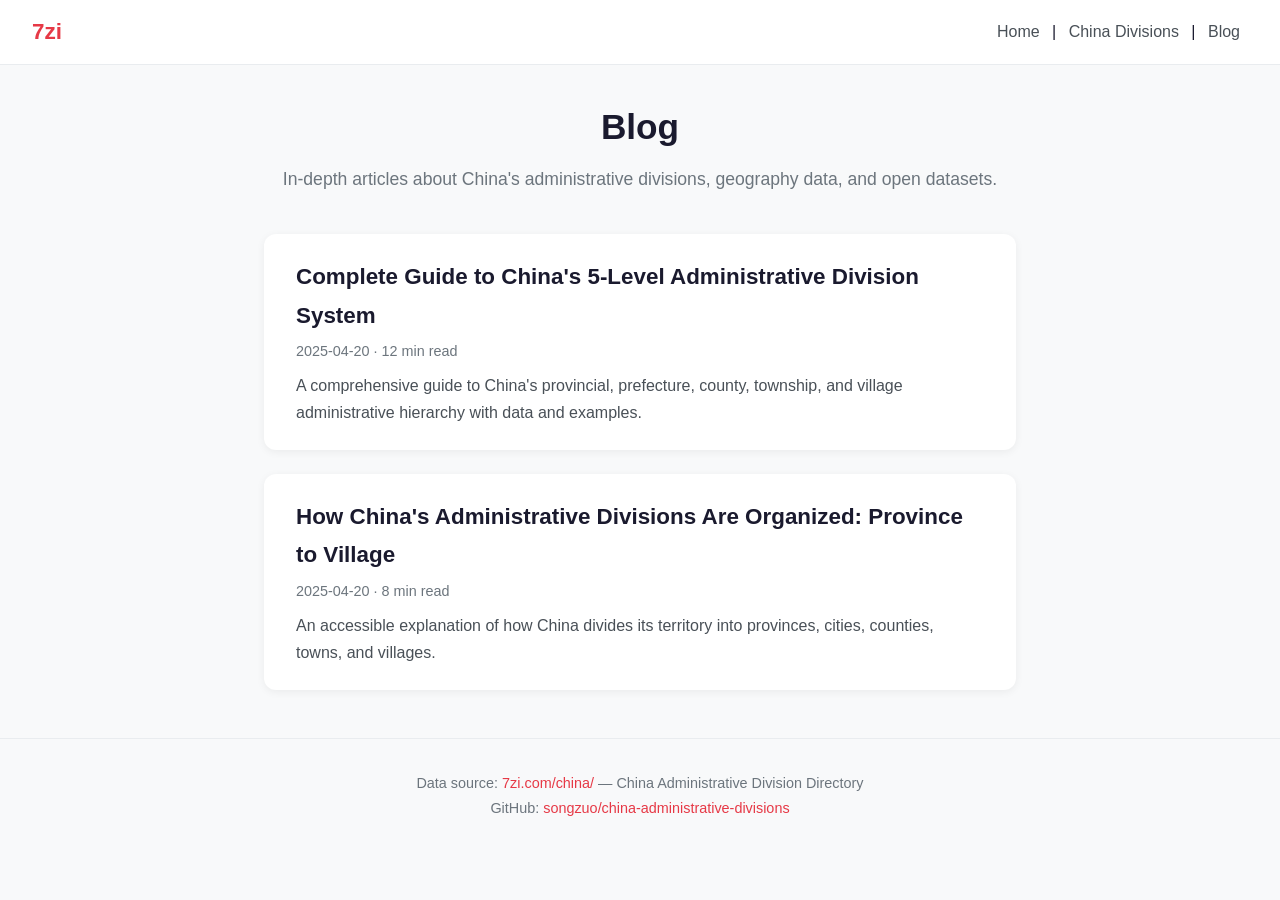
==== index.html @ c969824f "Add blog: 2 articles about China administrative divisions with SEO" ====
<!DOCTYPE html>
<html lang="en">
<head>
  <meta charset="UTF-8">
  <meta name="viewport" content="width=device-width, initial-scale=1.0">
  <title>Blog - China Administrative Divisions | 7zi</title>
  <meta name="description" content="Articles about China's administrative division system, geography data, and open datasets.">
  <link rel="canonical" href="https://songzuo.github.io/">
  <meta property="og:title" content="Blog - China Administrative Divisions">
  <meta property="og:description" content="Articles about China's administrative division system, geography data, and open datasets.">
  <meta property="og:type" content="website">
  <meta property="og:url" content="https://songzuo.github.io/">
  <link rel="stylesheet" href="./style.css">
</head>
<body>
  <nav>
    <div class="nav-brand"><a href="https://7zi.com/">7zi</a></div>
    <div class="nav-links">
      <a href="https://7zi.com/">Home</a> | <a href="https://7zi.com/china/">China Divisions</a> | <a href="./index.html">Blog</a>
    </div>
  </nav>
  <main>
    <header class="page-header">
      <h1>Blog</h1>
      <p>In-depth articles about China's administrative divisions, geography data, and open datasets.</p>
    </header>
    <section class="articles">
      
      <article class="card">
        <h2><a href="china-administrative-divisions-guide.html">Complete Guide to China's 5-Level Administrative Division System</a></h2>
        <p class="meta">2025-04-20 &middot; 12 min read</p>
        <p>A comprehensive guide to China's provincial, prefecture, county, township, and village administrative hierarchy with data and examples.</p>
      </article>
      <article class="card">
        <h2><a href="china-admin-divisions-explained.html">How China's Administrative Divisions Are Organized: Province to Village</a></h2>
        <p class="meta">2025-04-20 &middot; 8 min read</p>
        <p>An accessible explanation of how China divides its territory into provinces, cities, counties, towns, and villages.</p>
      </article>
    </section>
  </main>
  <footer>
    <p>Data source: <a href="https://7zi.com/china/">7zi.com/china/</a> — China Administrative Division Directory</p>
    <p>GitHub: <a href="https://github.com/songzuo/china-administrative-divisions">songzuo/china-administrative-divisions</a></p>
  </footer>
</body>
</html>
---- style.css ----
* {
  margin: 0;
  padding: 0;
  box-sizing: border-box;
}

body {
  font-family: -apple-system, BlinkMacSystemFont, "Segoe UI", Roboto, "Helvetica Neue", Arial, sans-serif;
  line-height: 1.7;
  color: #1a1a2e;
  background: #f8f9fa;
}

nav {
  background: #fff;
  border-bottom: 1px solid #e9ecef;
  padding: 0.8rem 2rem;
  display: flex;
  justify-content: space-between;
  align-items: center;
  position: sticky;
  top: 0;
  z-index: 100;
}

.nav-brand a {
  font-size: 1.4rem;
  font-weight: 700;
  color: #e63946;
  text-decoration: none;
}

.nav-links a {
  color: #495057;
  text-decoration: none;
  margin: 0 0.5rem;
}
.nav-links a:hover { color: #e63946; }

main {
  max-width: 800px;
  margin: 2rem auto;
  padding: 0 1.5rem;
}

.page-header {
  text-align: center;
  margin-bottom: 2.5rem;
}
.page-header h1 { font-size: 2.2rem; margin-bottom: 0.5rem; }
.page-header p { color: #6c757d; font-size: 1.1rem; }

.articles { display: flex; flex-direction: column; gap: 1.5rem; }

.card {
  background: #fff;
  border-radius: 12px;
  padding: 1.5rem 2rem;
  box-shadow: 0 2px 8px rgba(0,0,0,0.06);
  transition: box-shadow 0.2s, transform 0.2s;
}
.card:hover {
  box-shadow: 0 4px 16px rgba(0,0,0,0.1);
  transform: translateY(-2px);
}
.card h2 { font-size: 1.4rem; margin-bottom: 0.3rem; }
.card h2 a { color: #1a1a2e; text-decoration: none; }
.card h2 a:hover { color: #e63946; }
.card .meta { color: #6c757d; font-size: 0.9rem; margin-bottom: 0.5rem; }
.card p { color: #495057; }

/* Article page */
.article-page { max-width: 720px; }

article header {
  margin-bottom: 2rem;
  padding-bottom: 1.5rem;
  border-bottom: 1px solid #e9ecef;
}
article header h1 { font-size: 2rem; line-height: 1.3; }
article header .meta { color: #6c757d; margin-top: 0.5rem; }

.article-body h2 {
  font-size: 1.5rem;
  margin: 2rem 0 0.8rem;
  color: #1a1a2e;
}
.article-body h3 {
  font-size: 1.25rem;
  margin: 1.5rem 0 0.6rem;
  color: #2d2d44;
}
.article-body h4 {
  font-size: 1.1rem;
  margin: 1.2rem 0 0.5rem;
}
.article-body p { margin-bottom: 1rem; color: #333; }
.article-body ul, .article-body ol {
  margin: 0.8rem 0 1rem 1.5rem;
  color: #333;
}
.article-body li { margin-bottom: 0.4rem; }
.article-body strong { color: #1a1a2e; }
.article-body code {
  background: #f1f3f5;
  padding: 0.15rem 0.4rem;
  border-radius: 4px;
  font-size: 0.9em;
  color: #d6336c;
}
.article-body pre {
  background: #212529;
  color: #f8f9fa;
  padding: 1.2rem;
  border-radius: 8px;
  overflow-x: auto;
  margin: 1rem 0;
}
.article-body pre code {
  background: none;
  color: inherit;
  padding: 0;
}
.article-body blockquote {
  border-left: 4px solid #e63946;
  padding: 0.8rem 1.2rem;
  margin: 1rem 0;
  background: #fff5f5;
  border-radius: 0 8px 8px 0;
  color: #495057;
}
.article-body table {
  width: 100%;
  border-collapse: collapse;
  margin: 1rem 0;
}
.article-body td, .article-body th {
  border: 1px solid #dee2e6;
  padding: 0.6rem 0.8rem;
  text-align: left;
}
.article-body th { background: #f8f9fa; font-weight: 600; }
.article-body a { color: #e63946; text-decoration: none; }
.article-body a:hover { text-decoration: underline; }
.article-body img { max-width: 100%; border-radius: 8px; margin: 1rem 0; }

.related-links {
  background: #fff;
  border-radius: 12px;
  padding: 1.5rem 2rem;
  margin-top: 2rem;
  box-shadow: 0 2px 8px rgba(0,0,0,0.06);
}
.related-links h3 { margin-bottom: 0.8rem; color: #1a1a2e; }
.related-links ul { list-style: none; padding: 0; }
.related-links li { margin-bottom: 0.4rem; }
.related-links a { color: #e63946; text-decoration: none; }
.related-links a:hover { text-decoration: underline; }

footer {
  text-align: center;
  padding: 2rem;
  color: #6c757d;
  font-size: 0.9rem;
  border-top: 1px solid #e9ecef;
  margin-top: 3rem;
}
footer a { color: #e63946; text-decoration: none; }
footer a:hover { text-decoration: underline; }

@media (max-width: 768px) {
  nav { flex-direction: column; gap: 0.5rem; padding: 0.8rem 1rem; }
  main { padding: 0 1rem; }
  .card { padding: 1.2rem; }
  article header h1 { font-size: 1.5rem; }
}
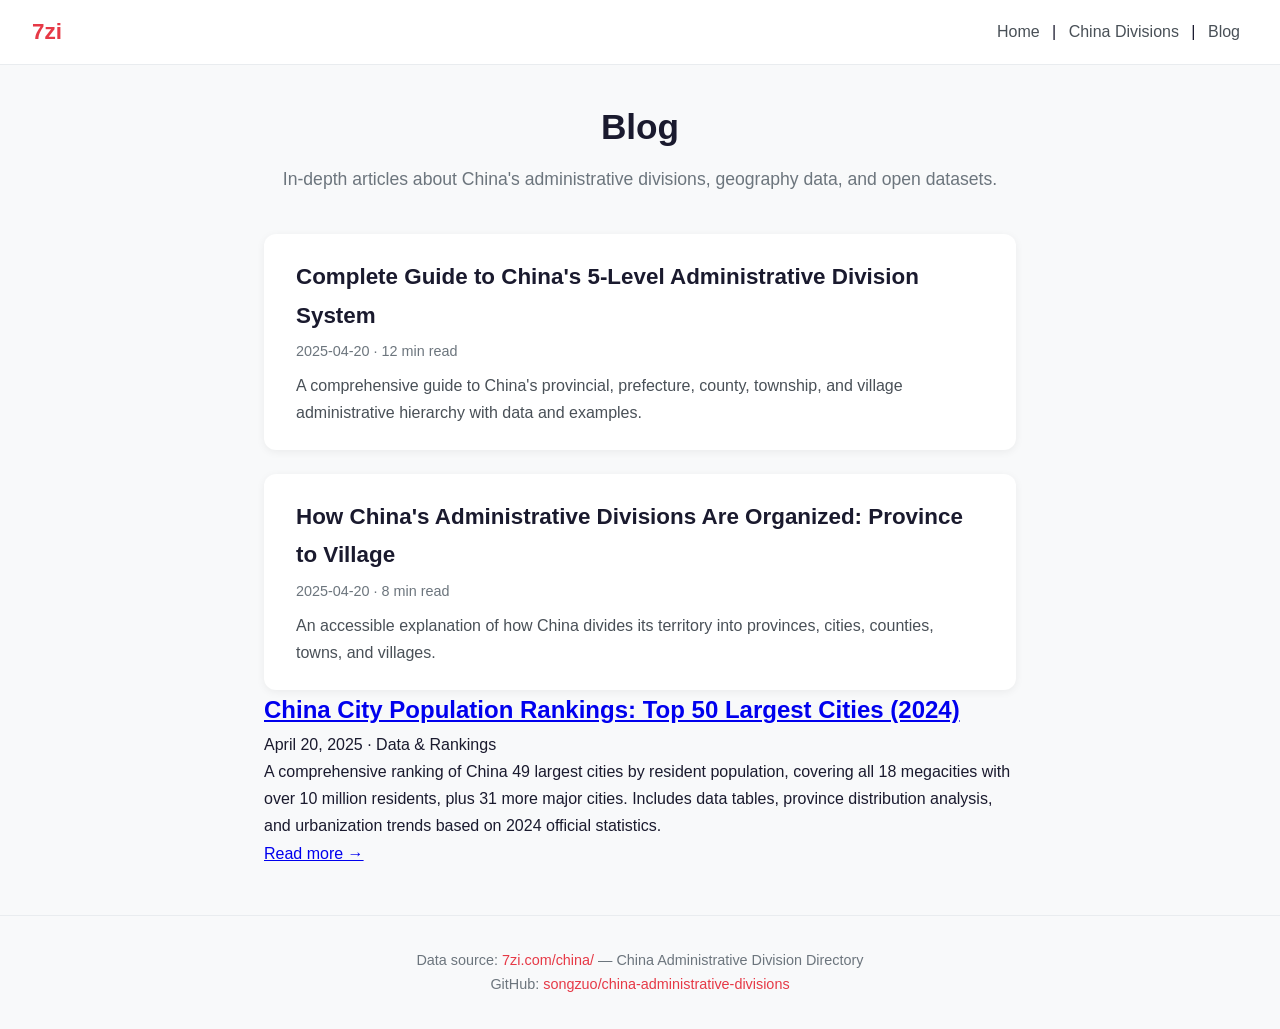
==== commit 7c513d61: "Update blog index with new article" ====
--- a/index.html
+++ b/index.html
@@ -5,11 +5,11 @@
   <meta name="viewport" content="width=device-width, initial-scale=1.0">
   <title>Blog - China Administrative Divisions | 7zi</title>
   <meta name="description" content="Articles about China's administrative division system, geography data, and open datasets.">
-  <link rel="canonical" href="https://songzuo.github.io/">
+  <link rel="canonical" href="https://7zi.com/blog/">
   <meta property="og:title" content="Blog - China Administrative Divisions">
   <meta property="og:description" content="Articles about China's administrative division system, geography data, and open datasets.">
   <meta property="og:type" content="website">
-  <meta property="og:url" content="https://songzuo.github.io/">
+  <meta property="og:url" content="https://7zi.com/blog/">
   <link rel="stylesheet" href="./style.css">
 </head>
 <body>
@@ -37,6 +37,14 @@
         <p>An accessible explanation of how China divides its territory into provinces, cities, counties, towns, and villages.</p>
       </article>
     </section>
+  
+  <article>
+    <h2><a href="china-city-population-rankings.html">China City Population Rankings: Top 50 Largest Cities (2024)</a></h2>
+    <p class="meta">April 20, 2025 &middot; Data &amp; Rankings</p>
+    <p>A comprehensive ranking of China 49 largest cities by resident population, covering all 18 megacities with over 10 million residents, plus 31 more major cities. Includes data tables, province distribution analysis, and urbanization trends based on 2024 official statistics.</p>
+    <p><a href="china-city-population-rankings.html">Read more &rarr;</a></p>
+  </article>
+
   </main>
   <footer>
     <p>Data source: <a href="https://7zi.com/china/">7zi.com/china/</a> — China Administrative Division Directory</p>
